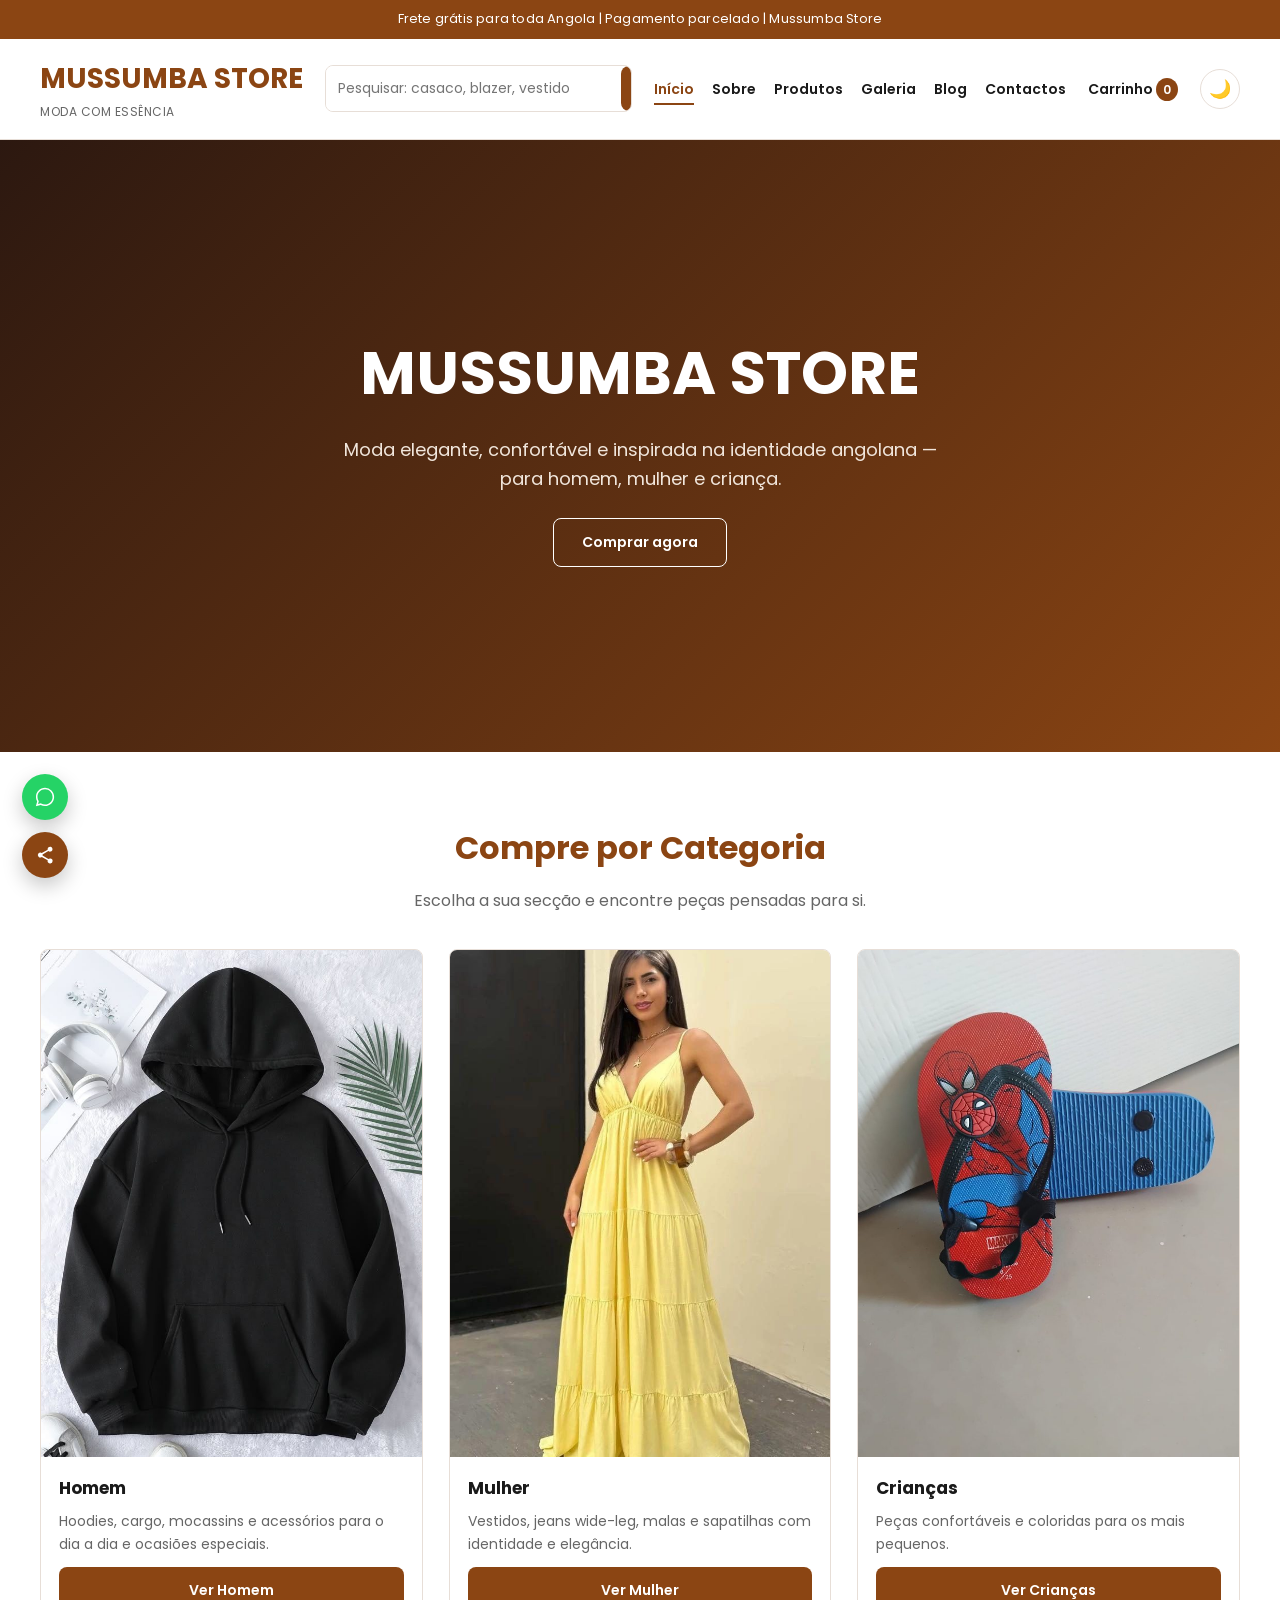
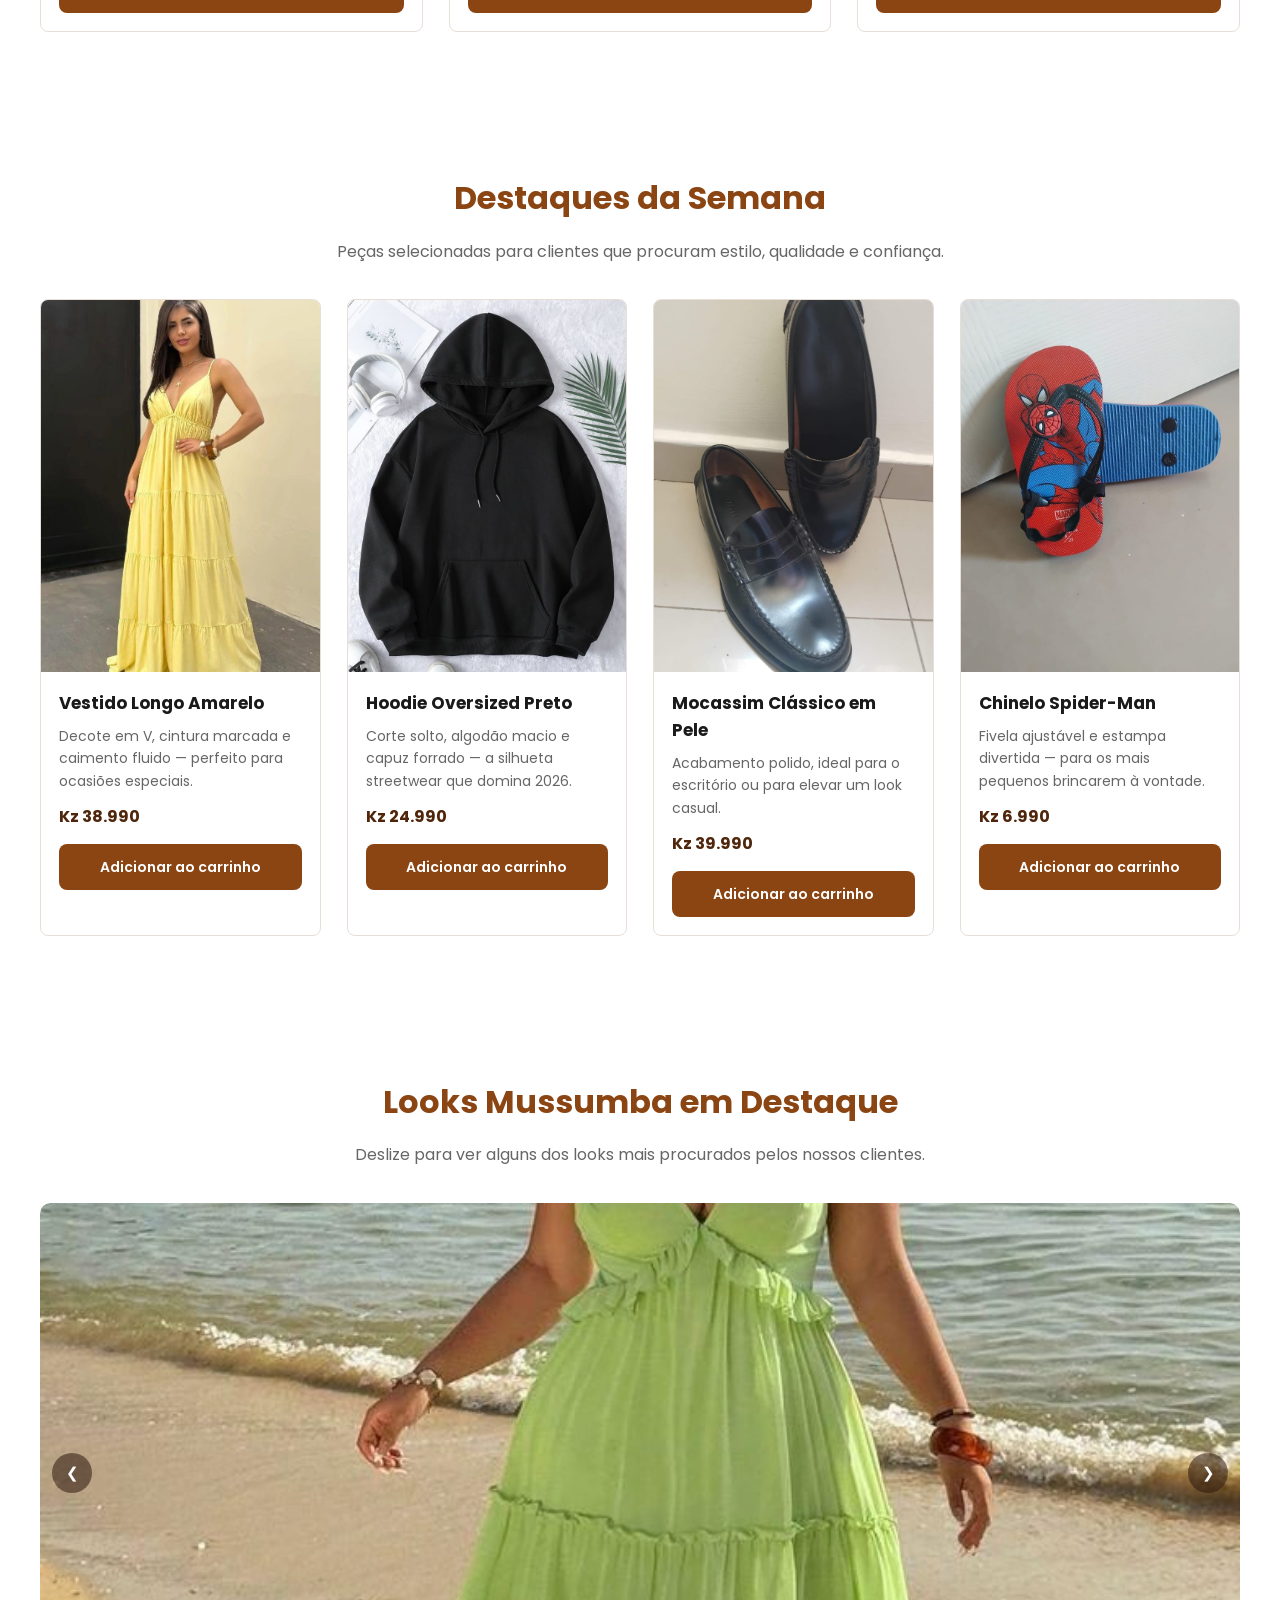
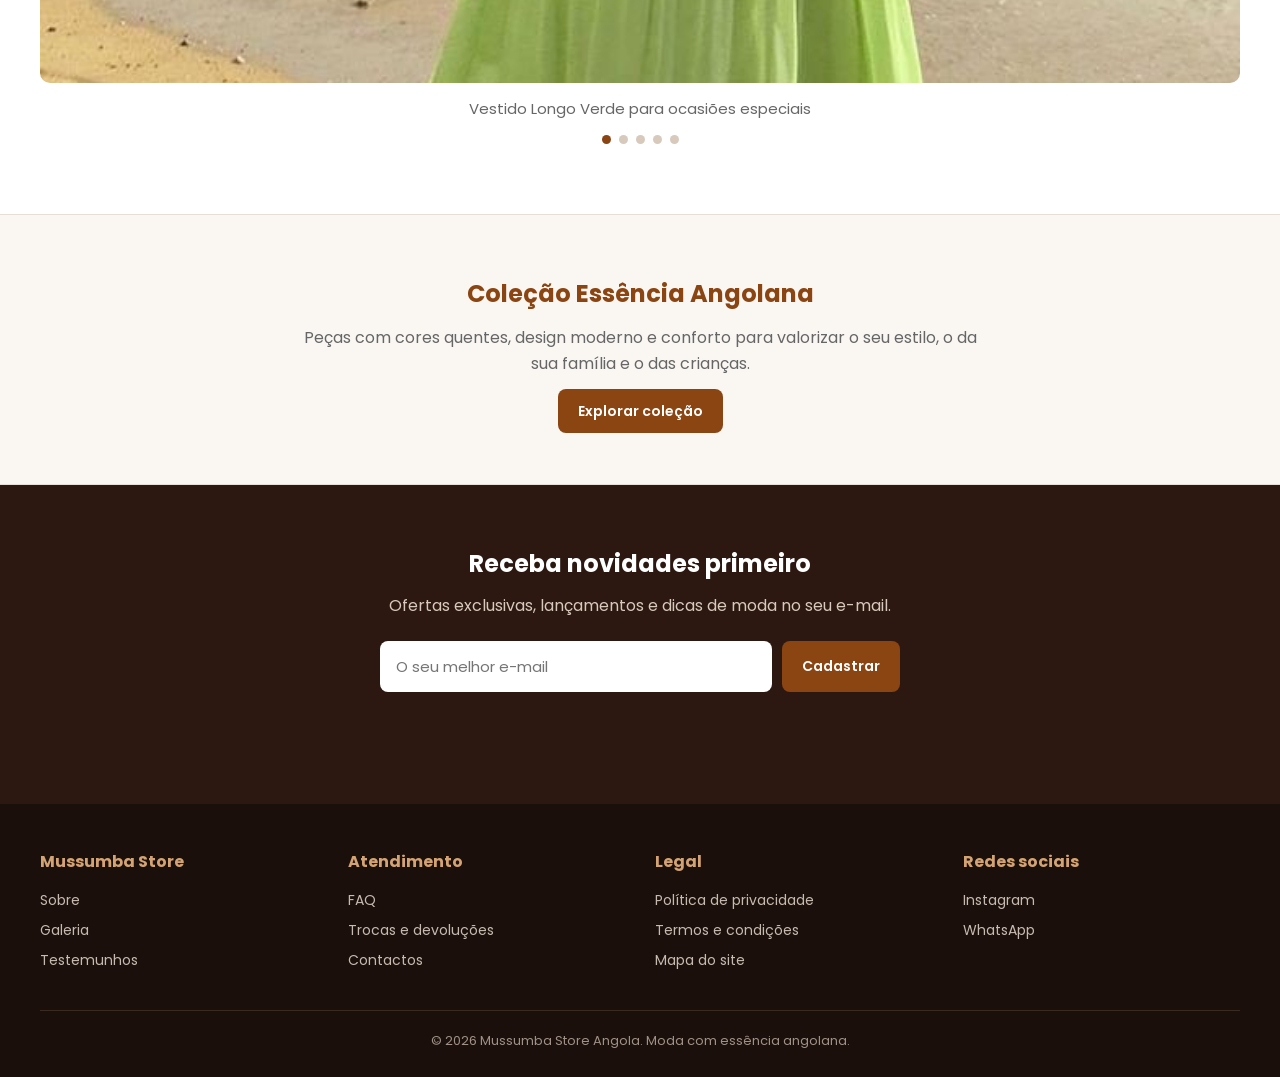
==== index.html @ 4779e8fe "Add files via upload primeira versão do site" ====
<!DOCTYPE html>
<html lang="pt-PT">
<head>
    <meta charset="UTF-8">
    <meta name="viewport" content="width=device-width, initial-scale=1.0">
    <!-- Google Analytics (substitua GA_MEASUREMENT_ID pelo ID real da loja) -->
    <script async src="https://www.googletagmanager.com/gtag/js?id=GA_MEASUREMENT_ID"></script>
    <script>
      window.dataLayer = window.dataLayer || [];
      function gtag(){dataLayer.push(arguments);}
      gtag('js', new Date());
      gtag('config', 'GA_MEASUREMENT_ID');
    </script>

    <!-- Meta Pixel (substitua META_PIXEL_ID pelo ID real da loja) -->
    <script>
      !function(f,b,e,v,n,t,s)
      {if(f.fbq)return;n=f.fbq=function(){n.callMethod?
      n.callMethod.apply(n,arguments):n.queue.push(arguments)};
      if(!f._fbq)f._fbq=n;n.push=n;n.loaded=!0;n.version='2.0';
      n.queue=[];t=b.createElement(e);t.async=!0;
      t.src=v;s=b.getElementsByTagName(e)[0];
      s.parentNode.insertBefore(t,s)}(window, document,'script',
      'https://connect.facebook.net/en_US/fbevents.js');
      fbq('init', 'META_PIXEL_ID');
      fbq('track', 'PageView');
    </script>
    <title>Início - Mussumba Store</title>
    <meta name="description" content="Mussumba Store: moda com essência angolana para homem, mulher e criança, com entrega em toda Angola.">
    <link rel="preconnect" href="https://fonts.googleapis.com">
    <link href="https://fonts.googleapis.com/css2?family=Poppins:wght@400;600;700&display=swap" rel="stylesheet">
    <link rel="stylesheet" href="css/index.css">
    <link rel="stylesheet" href="css/interativo.css">
    <link rel="canonical" href="https://www.mussumbastore.co.ao/index.html">
    <meta property="og:type" content="website">
    <meta property="og:title" content="Início - Mussumba Store">
    <meta property="og:description" content="Mussumba Store: moda com essência angolana para homem, mulher e criança, com entrega em toda Angola.">
    <meta property="og:url" content="https://www.mussumbastore.co.ao/index.html">
    <meta property="og:locale" content="pt_AO">
    <meta name="twitter:card" content="summary_large_image">
</head>
<body>

    <div class="top-bar">
        Frete grátis para toda Angola | Pagamento parcelado | Mussumba Store
    </div>

    <header class="main-header">
        <a href="index.html" class="logo">
            MUSSUMBA STORE
            <span>moda com essência</span>
        </a>

        <form class="search-bar" id="searchForm" role="search" novalidate>
            <input type="search" id="searchInput" name="q" placeholder="Pesquisar: casaco, blazer, vestido" minlength="2">
            <button type="submit">Buscar</button>
        </form>

        <button class="nav-toggle" id="navToggle" aria-label="Abrir menu" aria-expanded="false" aria-controls="navLinks">
            <span></span><span></span><span></span>
        </button>

        <nav>
            <ul class="nav-links" id="navLinks">
                <li><a href="index.html" class="active">Início</a></li>
                <li><a href="html/sobre.html">Sobre</a></li>
                <li><a href="html/produtos.html">Produtos</a></li>
                <li><a href="html/galeria.html">Galeria</a></li>
                <li><a href="html/blog.html">Blog</a></li>
                <li><a href="html/contactos.html">Contactos</a></li>
            </ul>
        </nav>

        <a class="cart-link" href="html/carrinho.html">
            Carrinho <span class="cart-count" id="cartCount">0</span>
        </a>

        <button class="theme-toggle" id="themeToggle" aria-label="Alternar modo escuro" title="Alternar modo escuro">
            <span class="theme-icon" aria-hidden="true">&#127769;</span>
        </button>
    </header>

    <main>
        <section class="hero hero-home">
            <div class="hero-content">
                <h1>MUSSUMBA STORE</h1>
                <p>Moda elegante, confortável e inspirada na identidade angolana — para homem, mulher e criança.</p>
                <a href="html/produtos.html" class="btn-outline">Comprar agora</a>
            </div>
        </section>

        <section class="section">
            <h2>Compre por Categoria</h2>
            <p class="section-lead">
                Escolha a sua secção e encontre peças pensadas para si.
            </p>

            <div class="products-grid">
                <article class="product-card">
                    <img src="imagens/produtos/novas/homem-hoodie-oversized.jpg" alt="Categoria Homem" loading="lazy">
                    <div>
                        <h3>Homem</h3>
                        <p>Hoodies, cargo, mocassins e acessórios para o dia a dia e ocasiões especiais.</p>
                        <a href="html/produtos.html#homem" class="btn-cart">Ver Homem</a>
                    </div>
                </article>

                <article class="product-card">
                    <img src="imagens/produtos/novas/mulher-vestido-longo-amarelo.jpg" alt="Categoria Mulher" loading="lazy">
                    <div>
                        <h3>Mulher</h3>
                        <p>Vestidos, jeans wide-leg, malas e sapatilhas com identidade e elegância.</p>
                        <a href="html/produtos.html#mulher" class="btn-cart">Ver Mulher</a>
                    </div>
                </article>

                <article class="product-card">
                    <img src="imagens/produtos/novas/crianca-chinelo-spiderman.jpg" alt="Categoria Crianças" loading="lazy">
                    <div>
                        <h3>Crianças</h3>
                        <p>Peças confortáveis e coloridas para os mais pequenos.</p>
                        <a href="html/produtos.html#criancas" class="btn-cart">Ver Crianças</a>
                    </div>
                </article>
            </div>
        </section>

        <section class="section">
            <h2>Destaques da Semana</h2>
            <p class="section-lead">
                Peças selecionadas para clientes que procuram estilo, qualidade e confiança.
            </p>

            <div class="products-grid">
                <article class="product-card">
                    <img src="imagens/produtos/novas/mulher-vestido-longo-amarelo.jpg" alt="Vestido longo amarelo feminino" loading="lazy">
                    <div>
                        <h3>Vestido Longo Amarelo</h3>
                        <p>Decote em V, cintura marcada e caimento fluido — perfeito para ocasiões especiais.</p>
                        <strong>Kz 38.990</strong>
                        <a href="html/carrinho.html" class="btn-cart">Adicionar ao carrinho</a>
                    </div>
                </article>

                <article class="product-card">
                    <img src="imagens/produtos/novas/homem-hoodie-oversized.jpg" alt="Hoodie oversized preto masculino" loading="lazy">
                    <div>
                        <h3>Hoodie Oversized Preto</h3>
                        <p>Corte solto, algodão macio e capuz forrado — a silhueta streetwear que domina 2026.</p>
                        <strong>Kz 24.990</strong>
                        <a href="html/carrinho.html" class="btn-cart">Adicionar ao carrinho</a>
                    </div>
                </article>

                <article class="product-card">
                    <img src="imagens/produtos/novas/homem-mocassim-pele.jpg" alt="Mocassim clássico em pele preta" loading="lazy">
                    <div>
                        <h3>Mocassim Clássico em Pele</h3>
                        <p>Acabamento polido, ideal para o escritório ou para elevar um look casual.</p>
                        <strong>Kz 39.990</strong>
                        <a href="html/carrinho.html" class="btn-cart">Adicionar ao carrinho</a>
                    </div>
                </article>

                <article class="product-card">
                    <img src="imagens/produtos/novas/crianca-chinelo-spiderman.jpg" alt="Chinelo infantil Spider-Man" loading="lazy">
                    <div>
                        <h3>Chinelo Spider-Man</h3>
                        <p>Fivela ajustável e estampa divertida — para os mais pequenos brincarem à vontade.</p>
                        <strong>Kz 6.990</strong>
                        <a href="html/carrinho.html" class="btn-cart">Adicionar ao carrinho</a>
                    </div>
                </article>
            </div>
        </section>

        <section class="section">
            <h2>Looks Mussumba em Destaque</h2>
            <p class="section-lead">
                Deslize para ver alguns dos looks mais procurados pelos nossos clientes.
            </p>

            <div class="carousel" data-carousel data-autoplay="5000">
                <div class="carousel-track">
                    <div class="carousel-slide">
                        <img src="imagens/produtos/novas/mulher-vestido-longo-verde.jpg" alt="Vestido Longo Verde Mussumba Store" loading="lazy">
                        <p class="carousel-caption">Vestido Longo Verde para ocasiões especiais</p>
                    </div>
                    <div class="carousel-slide">
                        <img src="imagens/produtos/novas/homem-hoodie-oversized.jpg" alt="Hoodie Oversized Preto Mussumba Store" loading="lazy">
                        <p class="carousel-caption">Hoodie Oversized Preto para o dia a dia</p>
                    </div>
                    <div class="carousel-slide">
                        <img src="imagens/produtos/novas/mulher-macacao-preto.jpg" alt="Macacão Preto Wide-Leg Mussumba Store" loading="lazy">
                        <p class="carousel-caption">Macacão Preto Wide-Leg com identidade angolana</p>
                    </div>
                    <div class="carousel-slide">
                        <img src="imagens/produtos/novas/homem-mocassim-pele.jpg" alt="Mocassim Clássico em Pele Mussumba Store" loading="lazy">
                        <p class="carousel-caption">Mocassim Clássico em Pele que completa qualquer visual</p>
                    </div>
                    <div class="carousel-slide">
                        <img src="imagens/produtos/novas/mulher-mala-tote-bege-monograma.jpg" alt="Tote Bag Monograma Bege Mussumba Store" loading="lazy">
                        <p class="carousel-caption">Tote Bag Monograma Bege para todos os dias</p>
                    </div>
                </div>

                <button class="carousel-btn carousel-prev" type="button" aria-label="Look anterior">&#10094;</button>
                <button class="carousel-btn carousel-next" type="button" aria-label="Look seguinte">&#10095;</button>
                <div class="carousel-dots" aria-hidden="true"></div>
            </div>
        </section>

        <section class="banner">
            <h2>Coleção Essência Angolana</h2>
            <p>
                Peças com cores quentes, design moderno e conforto para valorizar o seu estilo, o da sua família e o das crianças.
            </p>
            <a href="html/produtos.html" class="btn">Explorar coleção</a>
        </section>

        <section class="newsletter">
            <h2>Receba novidades primeiro</h2>
            <p>Ofertas exclusivas, lançamentos e dicas de moda no seu e-mail.</p>

            <form id="newsletterFormHome" novalidate>
                <input type="email" id="newsletterEmailHome" placeholder="O seu melhor e-mail" required>
                <button type="submit">Cadastrar</button>
            </form>
            <p class="form-feedback" id="newsletterFeedbackHome" role="status"></p>
        </section>
    </main>

    <footer>
        <div class="footer-grid">
            <div>
                <h3>Mussumba Store</h3>
                <a href="html/sobre.html">Sobre</a>
                <a href="html/galeria.html">Galeria</a>
                <a href="html/testemunho.html">Testemunhos</a>
            </div>

            <div>
                <h3>Atendimento</h3>
                <a href="html/faq.html">FAQ</a>
                <a href="html/termos.html">Trocas e devoluções</a>
                <a href="html/contactos.html">Contactos</a>
            </div>

            <div>
                <h3>Legal</h3>
                <a href="html/politicas.html">Política de privacidade</a>
                <a href="html/termos.html">Termos e condições</a>
                <a href="html/mapa.html">Mapa do site</a>
            </div>

            <div>
                <h3>Redes sociais</h3>
                <a href="https://instagram.com/mussumbastore" target="_blank">Instagram</a>
                <a href="https://wa.me/244946644091" target="_blank" rel="noopener">WhatsApp</a>
            </div>
        </div>

        <p class="copyright">
            © 2026 Mussumba Store Angola. Moda com essência angolana.
        </p>
    </footer>

    <button id="backToTop" class="back-to-top" aria-label="Voltar ao topo" title="Voltar ao topo">&uarr;</button>

    <div class="social-float" aria-label="Redes sociais e contacto rapido">
        <a href="https://wa.me/244946644091" target="_blank" rel="noopener" class="social-float-btn whatsapp-btn" aria-label="Falar no WhatsApp" title="Falar no WhatsApp">
            <svg viewBox="0 0 24 24" width="22" height="22" fill="currentColor" aria-hidden="true"><path d="M12.04 2C6.58 2 2.13 6.45 2.13 11.91c0 1.75.46 3.45 1.32 4.95L2 22l5.28-1.38a9.9 9.9 0 0 0 4.76 1.21h.01c5.46 0 9.9-4.45 9.9-9.91 0-2.65-1.03-5.14-2.9-7.01A9.86 9.86 0 0 0 12.04 2m0 1.67c2.2 0 4.27.86 5.82 2.42a8.2 8.2 0 0 1 2.42 5.82c0 4.55-3.7 8.24-8.25 8.24a8.2 8.2 0 0 1-4.19-1.15l-.3-.18-3.13.82.84-3.05-.2-.32a8.17 8.17 0 0 1-1.26-4.38c0-4.55 3.7-8.24 8.25-8.24Z"/></svg>
        </a>
        <button class="social-float-btn share-btn" id="shareBtn" aria-label="Partilhar esta pagina" title="Partilhar esta pagina">
            <svg viewBox="0 0 24 24" width="20" height="20" fill="currentColor" aria-hidden="true"><path d="M18 16.08a2.9 2.9 0 0 0-1.94.75l-7.05-4.11a3 3 0 0 0 0-1.44l7.05-4.11a2.92 2.92 0 1 0-.9-2.09c0 .16.02.32.05.47L8.15 9.66a2.92 2.92 0 1 0 0 4.68l7.06 4.09a3 3 0 1 0 2.79-2.35Z"/></svg>
        </button>
    </div>

    <script src="js/main.js" defer></script>

</body>
</html>
---- css/index.css ----
/* =========================================================
   MUSSUMBA STORE — folha de estilos principal
   Paleta e identidade mantidas; ajustes de consistência e
   organização inspirados na estrutura da ZOPO.
   ========================================================= */

* {
    margin: 0;
    padding: 0;
    box-sizing: border-box;
}

body {
    font-family: "Poppins", Arial, Helvetica, sans-serif;
    color: #1a1a1a;
    background: #ffffff;
    line-height: 1.6;
}

img {
    max-width: 100%;
    display: block;
}

a {
    font-family: inherit;
}

/* ---------- Barra superior ---------- */
.top-bar {
    background: #8b4513;
    color: #ffffff;
    text-align: center;
    padding: 9px 16px;
    font-size: 13px;
    letter-spacing: .2px;
}

/* ---------- Cabeçalho (igual em todas as páginas) ---------- */
.main-header {
    display: flex;
    align-items: center;
    justify-content: space-between;
    gap: 22px;
    padding: 18px 40px;
    border-bottom: 1px solid #e7ded7;
    background: #ffffff;
    position: sticky;
    top: 0;
    z-index: 10;
}

.logo {
    color: #8b4513;
    text-decoration: none;
    font-size: 28px;
    font-weight: 700;
    white-space: nowrap;
}

.logo span {
    display: block;
    color: #666666;
    font-size: 12px;
    text-transform: uppercase;
    font-weight: 400;
    letter-spacing: .5px;
}

.search-bar {
    display: flex;
    flex: 1;
    max-width: 420px;
    border: 1px solid #e7ded7;
    border-radius: 8px;
    overflow: hidden;
}

.search-bar input {
    flex: 1;
    border: none;
    padding: 12px;
    outline: none;
    font-family: inherit;
    font-size: 14px;
}

/* ---------- Botões uniformizados (mesma cor, mesmo tipo de letra) ---------- */
.search-bar button,
.btn,
.btn-cart,
.newsletter button,
button[type="submit"] {
    background: #8b4513;
    color: #ffffff;
    border: none;
    padding: 12px 20px;
    cursor: pointer;
    text-decoration: none;
    font-family: "Poppins", Arial, Helvetica, sans-serif;
    font-weight: 600;
    font-size: 14px;
    border-radius: 8px;
    transition: background .2s;
}

.search-bar button:hover,
.btn:hover,
.btn-cart:hover,
.newsletter button:hover,
button[type="submit"]:hover {
    background: #4f260b;
}

.btn-outline {
    display: inline-block;
    color: #ffffff;
    border: 1px solid #ffffff;
    padding: 12px 28px;
    text-decoration: none;
    border-radius: 8px;
    font-weight: 600;
    font-family: "Poppins", Arial, Helvetica, sans-serif;
    font-size: 14px;
}

.btn-outline:hover {
    background: #ffffff;
    color: #8b4513;
}

.nav-links {
    display: flex;
    gap: 18px;
    list-style: none;
}

.nav-links a,
.cart-link {
    text-decoration: none;
    color: #1a1a1a;
    font-weight: 600;
    font-size: 14px;
    font-family: "Poppins", Arial, Helvetica, sans-serif;
}

.nav-links a:hover,
.cart-link:hover {
    color: #8b4513;
}

.nav-links a.active {
    color: #8b4513;
    border-bottom: 2px solid #8b4513;
    padding-bottom: 4px;
}

.cart-link span {
    background: #8b4513;
    color: #ffffff;
    border-radius: 50%;
    padding: 3px 7px;
    font-size: 12px;
}

/* ---------- Hero ---------- */
.hero {
    min-height: 55vh;
    background: linear-gradient(135deg, #2c1810 0%, #8b4513 100%);
    display: flex;
    align-items: center;
    justify-content: center;
    text-align: center;
    color: #ffffff;
    padding: 70px 20px;
}

.hero.hero-home {
    min-height: 68vh;
}

.hero h1 {
    font-size: clamp(32px, 6vw, 60px);
    margin-bottom: 15px;
}

.hero p {
    font-size: 18px;
    margin-bottom: 25px;
    max-width: 640px;
    margin-left: auto;
    margin-right: auto;
    color: #f1e6dc;
}

/* ---------- Secções gerais ---------- */
.section {
    width: min(1200px, calc(100% - 36px));
    margin: 0 auto;
    padding: 70px 0;
}

.section h2 {
    text-align: center;
    color: #8b4513;
    font-size: 32px;
    margin-bottom: 15px;
}

.section-lead {
    text-align: center;
    color: #666666;
    margin-bottom: 35px;
    max-width: 720px;
    margin-left: auto;
    margin-right: auto;
}

/* ---------- Categorias (Homem / Mulher / Crianças) ---------- */
.category-nav {
    display: flex;
    justify-content: center;
    flex-wrap: wrap;
    gap: 14px;
    margin-bottom: 45px;
}

.category-nav a {
    text-decoration: none;
    color: #8b4513;
    border: 1px solid #8b4513;
    padding: 10px 24px;
    border-radius: 30px;
    font-weight: 600;
    font-size: 14px;
    transition: .2s;
}

.category-nav a:hover {
    background: #8b4513;
    color: #ffffff;
}

.category-block {
    margin-bottom: 70px;
}

.category-block:last-child {
    margin-bottom: 0;
}

.category-block-header {
    display: flex;
    align-items: baseline;
    justify-content: space-between;
    border-bottom: 2px solid #8b4513;
    padding-bottom: 12px;
    margin-bottom: 30px;
    flex-wrap: wrap;
    gap: 10px;
}

.category-block-header h3 {
    font-size: 26px;
    color: #2c1810;
    text-transform: uppercase;
    letter-spacing: 1px;
}

.category-block-header span {
    color: #8b4513;
    font-weight: 600;
    font-size: 14px;
}

/* ---------- Grelha de produtos ---------- */
.products-grid {
    display: grid;
    grid-template-columns: repeat(auto-fit, minmax(230px, 1fr));
    gap: 26px;
}

.product-card {
    border: 1px solid #e7ded7;
    border-radius: 8px;
    overflow: hidden;
    background: #ffffff;
    transition: .2s;
}

.product-card:hover {
    transform: translateY(-4px);
    box-shadow: 0 14px 30px rgba(79, 38, 11, .12);
}

.product-card img {
    width: 100%;
    aspect-ratio: 3 / 4;
    object-fit: cover;
    background: #faf7f3;
}

.product-card div {
    padding: 18px;
}

.product-card h3 {
    margin-bottom: 8px;
    font-size: 17px;
}

.product-card p {
    color: #666666;
    margin-bottom: 12px;
    font-size: 14px;
}

.product-card strong {
    display: block;
    color: #4f260b;
    margin-bottom: 14px;
}

.btn-cart {
    display: block;
    text-align: center;
}

/* ---------- Banner / faixa promocional ---------- */
.banner {
    background: #faf7f3;
    text-align: center;
    padding: 60px 20px;
    border-top: 1px solid #e7ded7;
    border-bottom: 1px solid #e7ded7;
}

.banner h2 {
    color: #8b4513;
    margin-bottom: 12px;
}

.banner p {
    max-width: 700px;
    margin: 0 auto 22px;
    color: #666666;
}

/* ---------- Newsletter ---------- */
.newsletter {
    background: #2c1810;
    color: #ffffff;
    text-align: center;
    padding: 60px 20px;
}

.newsletter p {
    margin: 10px 0 22px;
    color: #d8c9bd;
}

.newsletter form {
    display: flex;
    max-width: 520px;
    margin: 0 auto;
    gap: 10px;
}

.newsletter input {
    flex: 1;
    padding: 14px 16px;
    border: none;
    border-radius: 8px;
    font-family: inherit;
    font-size: 15px;
}

/* ---------- Formulários (contactos, mensagens) ---------- */
.form-box {
    background: #faf7f3;
    border: 1px solid #e7ded7;
    border-radius: 10px;
    padding: 40px;
    max-width: 640px;
    margin: 0 auto;
}

.form-box .field {
    margin-bottom: 20px;
}

.form-box label {
    display: block;
    margin-bottom: 8px;
    font-weight: 600;
    font-size: 14px;
    color: #2c1810;
}

.form-box input,
.form-box textarea {
    width: 100%;
    padding: 16px 18px;
    font-size: 16px;
    border: 1px solid #d8c9bd;
    border-radius: 8px;
    font-family: inherit;
    outline: none;
    transition: border-color .2s;
}

.form-box textarea {
    min-height: 150px;
    resize: vertical;
}

.form-box input:focus,
.form-box textarea:focus {
    border-color: #8b4513;
}

.form-box button {
    width: 100%;
    padding: 16px;
    font-size: 16px;
}

/* ---------- Rodapé (igual em todas as páginas) ---------- */
footer {
    background: #1a0f0a;
    color: #ffffff;
    padding: 45px 40px 25px;
}

.footer-grid {
    display: grid;
    grid-template-columns: repeat(auto-fit, minmax(180px, 1fr));
    gap: 30px;
    width: min(1200px, 100%);
    margin: 0 auto;
}

footer h3 {
    color: #d4a373;
    margin-bottom: 14px;
    font-size: 16px;
}

footer a {
    display: block;
    color: #c7bbb1;
    text-decoration: none;
    margin-bottom: 8px;
    font-size: 14px;
}

footer a:hover {
    color: #d4a373;
}

.copyright {
    text-align: center;
    color: #9f9187;
    margin-top: 30px;
    padding-top: 20px;
    border-top: 1px solid #3a2a20;
    font-size: 13px;
}

/* ---------- Responsivo ---------- */
@media (max-width: 900px) {
    .main-header {
        flex-wrap: wrap;
        justify-content: center;
        padding: 16px;
    }

    .logo {
        width: 100%;
        text-align: center;
    }

    .search-bar {
        max-width: 100%;
        order: 3;
    }

    .nav-links {
        width: 100%;
        justify-content: center;
        flex-wrap: wrap;
    }
}

@media (max-width: 600px) {
    .hero {
        min-height: auto;
        padding: 55px 18px;
    }

    .products-grid {
        grid-template-columns: 1fr;
    }

    .newsletter form {
        flex-direction: column;
    }

    .section {
        padding: 50px 0;
    }

    .form-box {
        padding: 26px;
    }

    .category-block-header {
        justify-content: center;
        text-align: center;
    }
}
---- css/interativo.css ----
/* =========================================================
   MUSSUMBA STORE — interativo.css
   Estilos para os recursos de JavaScript: menu responsivo,
   modo escuro, botão voltar ao topo, redes sociais flutuantes,
   carrosséis/sliders, mapa interativo e validação de formulários.
   Este ficheiro é carregado em todas as páginas, depois da
   folha de estilos própria de cada página.
   ========================================================= */

/* ---------- Menu de navegação responsivo ---------- */
.nav-toggle {
    display: none;
    flex-direction: column;
    justify-content: center;
    align-items: center;
    gap: 5px;
    width: 42px;
    height: 42px;
    border: 1px solid #e7ded7;
    border-radius: 8px;
    background: #ffffff;
    cursor: pointer;
    order: 2;
}

.nav-toggle span {
    display: block;
    width: 20px;
    height: 2px;
    background: #2c1810;
    border-radius: 2px;
    transition: transform .25s ease, opacity .25s ease;
}

.nav-toggle.is-open span:nth-child(1) {
    transform: translateY(7px) rotate(45deg);
}

.nav-toggle.is-open span:nth-child(2) {
    opacity: 0;
}

.nav-toggle.is-open span:nth-child(3) {
    transform: translateY(-7px) rotate(-45deg);
}

@media (max-width: 900px) {
    .nav-toggle {
        display: flex;
    }

    .nav-links {
        display: none;
        flex-direction: column;
        align-items: center;
        gap: 4px;
        width: 100%;
        background: #ffffff;
        padding: 10px 0 4px;
    }

    .nav-links.is-open {
        display: flex;
    }

    .nav-links li {
        width: 100%;
        text-align: center;
    }

    .nav-links a {
        display: block;
        padding: 10px 0;
    }
}

/* ---------- Botão de modo escuro ---------- */
.theme-toggle {
    display: inline-flex;
    align-items: center;
    justify-content: center;
    width: 40px;
    height: 40px;
    border-radius: 50%;
    border: 1px solid #e7ded7;
    background: #ffffff;
    cursor: pointer;
    font-size: 18px;
    transition: background .2s, transform .2s;
}

.theme-toggle:hover {
    background: #faf7f3;
    transform: scale(1.06);
}

/* ---------- Botão voltar ao topo ---------- */
.back-to-top {
    position: fixed;
    right: 22px;
    bottom: 22px;
    width: 46px;
    height: 46px;
    border-radius: 50%;
    border: none;
    background: #8b4513;
    color: #ffffff;
    font-size: 20px;
    line-height: 1;
    cursor: pointer;
    box-shadow: 0 8px 20px rgba(0, 0, 0, .22);
    opacity: 0;
    visibility: hidden;
    transform: translateY(12px);
    transition: opacity .25s ease, transform .25s ease, background .2s;
    z-index: 40;
}

.back-to-top.is-visible {
    opacity: 1;
    visibility: visible;
    transform: translateY(0);
}

.back-to-top:hover {
    background: #4f260b;
}

/* ---------- Redes sociais flutuantes ---------- */
.social-float {
    position: fixed;
    left: 22px;
    bottom: 22px;
    display: flex;
    flex-direction: column;
    gap: 12px;
    z-index: 40;
}

.social-float-btn {
    display: flex;
    align-items: center;
    justify-content: center;
    width: 46px;
    height: 46px;
    border-radius: 50%;
    border: none;
    cursor: pointer;
    color: #ffffff;
    box-shadow: 0 8px 20px rgba(0, 0, 0, .22);
    transition: transform .2s;
}

.social-float-btn:hover {
    transform: scale(1.08);
}

.whatsapp-btn {
    background: #25d366;
}

.share-btn {
    background: #8b4513;
}

/* ---------- Toast de partilha / feedback rápido ---------- */
.mussumba-toast {
    position: fixed;
    left: 50%;
    bottom: 90px;
    transform: translate(-50%, 12px);
    background: #2c1810;
    color: #ffffff;
    padding: 12px 20px;
    border-radius: 8px;
    font-size: 14px;
    opacity: 0;
    visibility: hidden;
    transition: opacity .25s ease, transform .25s ease;
    z-index: 60;
    max-width: 90vw;
    text-align: center;
}

.mussumba-toast.is-visible {
    opacity: 1;
    visibility: visible;
    transform: translate(-50%, 0);
}

/* ---------- Carrossel / Slider ---------- */
.carousel {
    position: relative;
    max-width: 100%;
    overflow: hidden;
    border-radius: 10px;
}

.carousel-track {
    display: flex;
    transition: transform .45s ease;
    will-change: transform;
}

.carousel-slide {
    flex: 0 0 100%;
    position: relative;
}

.carousel-slide img {
    width: 100%;
    max-height: 480px;
    object-fit: cover;
    border-radius: 10px;
}

.carousel-caption {
    text-align: center;
    color: #666666;
    padding: 14px 10px 0;
    font-size: 15px;
}

.carousel .testimonial-card {
    max-width: 640px;
    margin: 0 auto;
    text-align: center;
    padding: 10px;
}

.carousel .testimonial-card div {
    padding: 30px;
}

.carousel .testimonial-card h3 {
    color: #8b4513;
    margin-bottom: 12px;
}

.carousel .testimonial-card p {
    font-size: 16px;
    color: #444444;
    font-style: italic;
}

.carousel-btn {
    position: absolute;
    top: 50%;
    transform: translateY(-50%);
    width: 40px;
    height: 40px;
    border-radius: 50%;
    border: none;
    background: rgba(44, 24, 16, .55);
    color: #ffffff;
    font-size: 15px;
    cursor: pointer;
    display: flex;
    align-items: center;
    justify-content: center;
    transition: background .2s;
    z-index: 5;
}

.carousel-btn:hover {
    background: rgba(139, 69, 19, .9);
}

.carousel-prev {
    left: 12px;
}

.carousel-next {
    right: 12px;
}

.carousel-dots {
    display: flex;
    justify-content: center;
    gap: 8px;
    margin-top: 14px;
}

.carousel-dots button {
    width: 9px;
    height: 9px;
    border-radius: 50%;
    border: none;
    background: #d8c9bd;
    cursor: pointer;
    padding: 0;
}

.carousel-dots button.is-active {
    background: #8b4513;
}

@media (max-width: 600px) {
    .carousel-slide img {
        max-height: 280px;
    }

    .carousel-btn {
        width: 34px;
        height: 34px;
    }
}

/* ---------- Mapa interativo ---------- */
.map-container {
    width: 100%;
    height: 420px;
    border-radius: 10px;
    overflow: hidden;
    border: 1px solid #e7ded7;
    display: flex;
    align-items: center;
    justify-content: center;
    background: #faf7f3;
}

.map-fallback {
    color: #666666;
    font-size: 14px;
    text-align: center;
    padding: 20px;
}

@media (max-width: 600px) {
    .map-container {
        height: 300px;
    }
}

/* ---------- Validação de formulários ---------- */
.field.has-error input,
.field.has-error textarea,
.search-bar.has-error input,
.newsletter input.has-error {
    border-color: #c0392b !important;
    background: #fdf1ef;
}

.field-error-msg {
    display: block;
    color: #c0392b;
    font-size: 12.5px;
    margin-top: 6px;
    font-weight: 600;
}

.form-feedback {
    text-align: center;
    margin-top: 16px;
    font-size: 14px;
    font-weight: 600;
    min-height: 20px;
}

.form-feedback.is-success {
    color: #1c7c3f;
}

.form-feedback.is-error {
    color: #c0392b;
}

.newsletter .form-feedback {
    color: #f1e6dc;
}

.newsletter .form-feedback.is-success {
    color: #b8f2cf;
}

.newsletter .form-feedback.is-error {
    color: #f7c9c1;
}

/* =========================================================
   MODO ESCURO
   Ativado através do atributo data-theme="dark" na tag <html>,
   controlado pelo botão de alternância em js/main.js.
   ========================================================= */
html[data-theme="dark"] body {
    background: #14100d;
    color: #ece4dd;
}

html[data-theme="dark"] .main-header {
    background: #1c1512;
    border-bottom-color: #35281f;
}

html[data-theme="dark"] .logo {
    color: #d99a6c;
}

html[data-theme="dark"] .logo span {
    color: #a99a8f;
}

html[data-theme="dark"] .search-bar {
    border-color: #35281f;
    background: #241a15;
}

html[data-theme="dark"] .search-bar input {
    background: #241a15;
    color: #ece4dd;
}

html[data-theme="dark"] .nav-links a,
html[data-theme="dark"] .cart-link {
    color: #ece4dd;
}

html[data-theme="dark"] .nav-links a:hover,
html[data-theme="dark"] .cart-link:hover,
html[data-theme="dark"] .nav-links a.active {
    color: #d99a6c;
    border-color: #d99a6c;
}

html[data-theme="dark"] .nav-toggle {
    background: #241a15;
    border-color: #35281f;
}

html[data-theme="dark"] .nav-toggle span {
    background: #ece4dd;
}

html[data-theme="dark"] .nav-links.is-open {
    background: #1c1512;
}

html[data-theme="dark"] .theme-toggle {
    background: #241a15;
    border-color: #35281f;
}

html[data-theme="dark"] .section h2,
html[data-theme="dark"] .banner h2 {
    color: #d99a6c;
}

html[data-theme="dark"] .section-lead,
html[data-theme="dark"] .banner p,
html[data-theme="dark"] .product-card p,
html[data-theme="dark"] .carousel-caption {
    color: #b9aca3;
}

html[data-theme="dark"] .product-card {
    background: #1c1512;
    border-color: #35281f;
}

html[data-theme="dark"] .product-card img {
    background: #241a15;
}

html[data-theme="dark"] .product-card strong {
    color: #d99a6c;
}

html[data-theme="dark"] .category-block-header {
    border-color: #d99a6c;
}

html[data-theme="dark"] .category-block-header h3 {
    color: #ece4dd;
}

html[data-theme="dark"] .category-nav a {
    color: #d99a6c;
    border-color: #d99a6c;
}

html[data-theme="dark"] .category-nav a:hover {
    background: #d99a6c;
    color: #1c1512;
}

html[data-theme="dark"] .banner {
    background: #1c1512;
    border-color: #35281f;
}

html[data-theme="dark"] .form-box {
    background: #1c1512;
    border-color: #35281f;
}

html[data-theme="dark"] .form-box label {
    color: #ece4dd;
}

html[data-theme="dark"] .form-box input,
html[data-theme="dark"] .form-box textarea {
    background: #241a15;
    color: #ece4dd;
    border-color: #35281f;
}

html[data-theme="dark"] footer {
    background: #0d0906;
}

html[data-theme="dark"] .map-container {
    background: #1c1512;
    border-color: #35281f;
}

html[data-theme="dark"] .map-fallback {
    color: #b9aca3;
}

/* ---------- Carrinho de compras ---------- */
.cart-qty-row {
    display: flex;
    align-items: center;
    gap: 10px;
    margin-bottom: 12px;
}

.cart-qty-row button {
    width: 30px;
    height: 30px;
    border: 1px solid #8b4513;
    background: #ffffff;
    color: #8b4513;
    border-radius: 6px;
    font-size: 16px;
    font-weight: 700;
    cursor: pointer;
    line-height: 1;
    transition: .2s;
}

.cart-qty-row button:hover {
    background: #8b4513;
    color: #ffffff;
}

.cart-qty-row span {
    min-width: 20px;
    text-align: center;
    font-weight: 600;
}

.cart-remove-btn {
    display: block;
    width: 100%;
    text-align: center;
    background: transparent;
    color: #a83232;
    border: 1px solid #a83232;
    padding: 10px 20px;
    border-radius: 8px;
    font-family: "Poppins", Arial, Helvetica, sans-serif;
    font-weight: 600;
    font-size: 14px;
    cursor: pointer;
    transition: .2s;
}

.cart-remove-btn:hover {
    background: #a83232;
    color: #ffffff;
}

.cart-empty {
    text-align: center;
    color: #666666;
    padding: 30px 20px 50px;
}

.cart-empty p {
    margin-bottom: 14px;
}

html[data-theme="dark"] .cart-qty-row button {
    background: #1c1512;
}

html[data-theme="dark"] .cart-empty {
    color: #b9aca3;
}
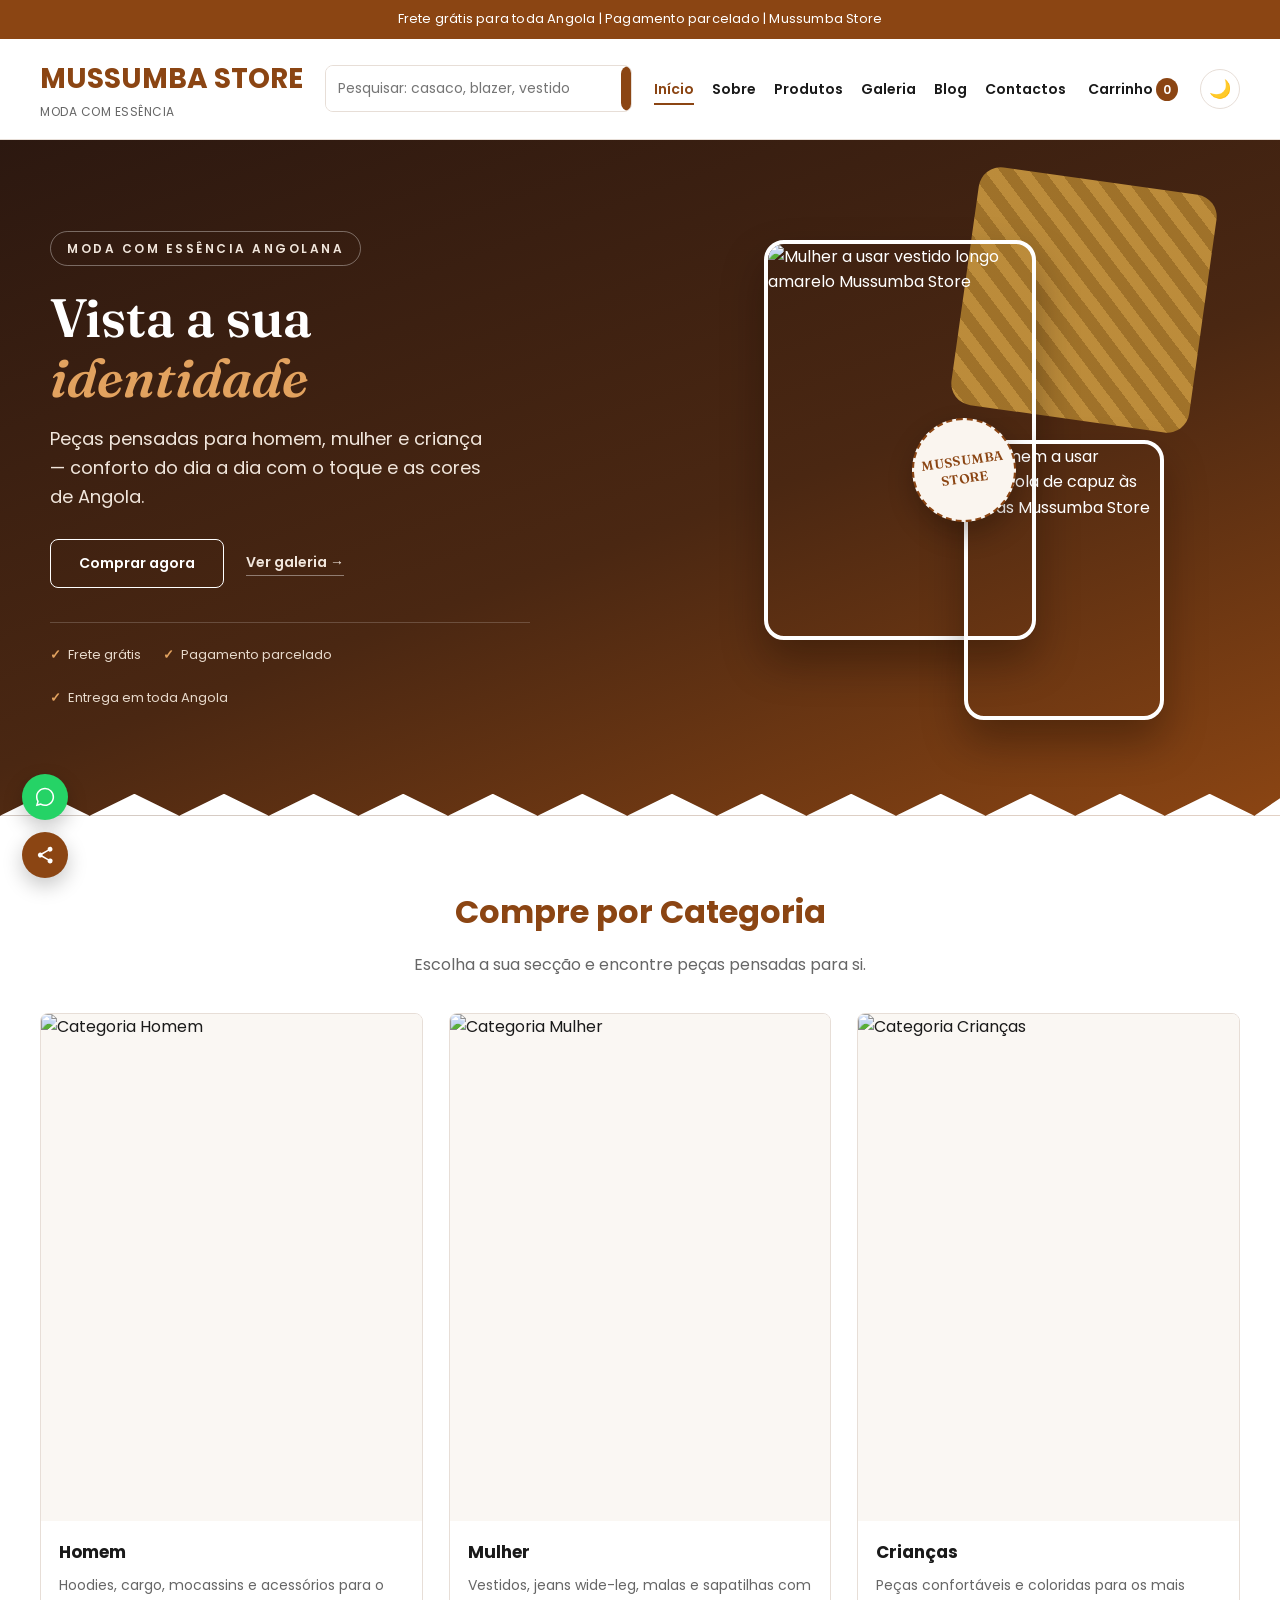
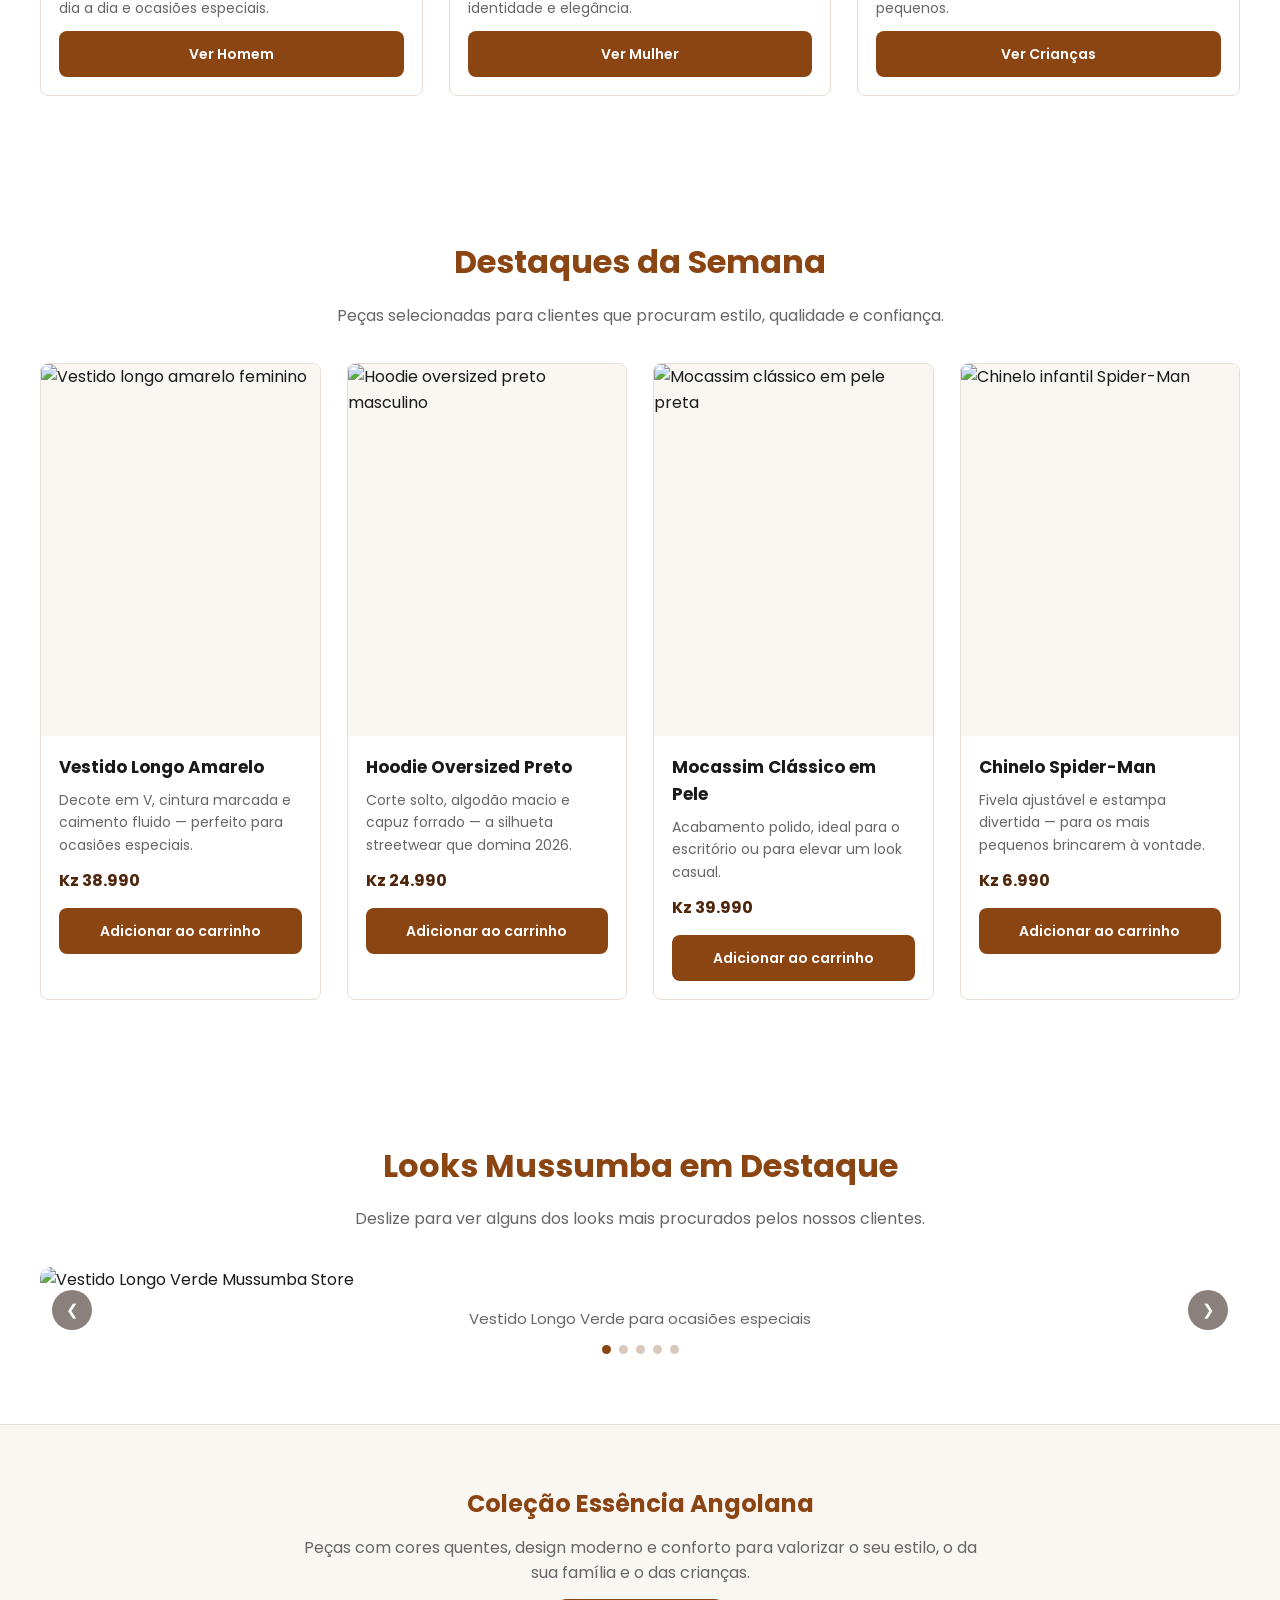
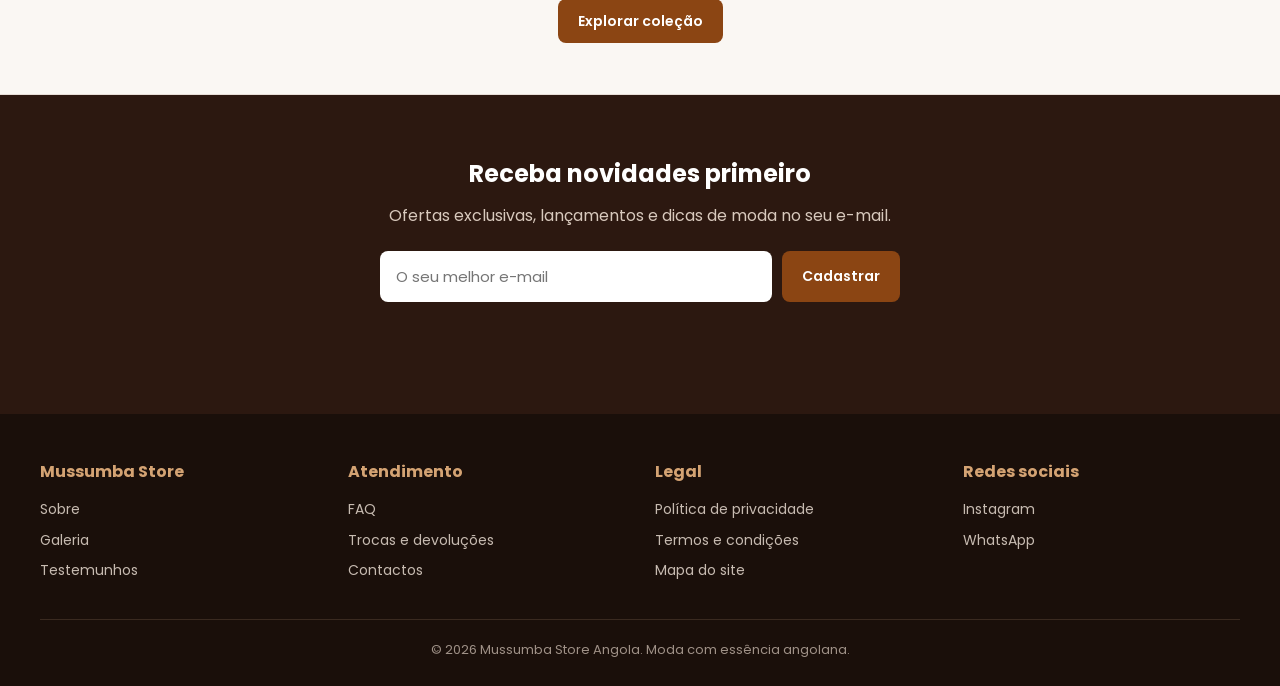
==== commit a40fa09f: "Add files via upload" ====
--- a/index.html
+++ b/index.html
@@ -28,7 +28,7 @@
     <title>Início - Mussumba Store</title>
     <meta name="description" content="Mussumba Store: moda com essência angolana para homem, mulher e criança, com entrega em toda Angola.">
     <link rel="preconnect" href="https://fonts.googleapis.com">
-    <link href="https://fonts.googleapis.com/css2?family=Poppins:wght@400;600;700&display=swap" rel="stylesheet">
+    <link href="https://fonts.googleapis.com/css2?family=Poppins:wght@400;600;700&family=Fraunces:ital,wght@0,500;0,600;1,500&display=swap" rel="stylesheet">
     <link rel="stylesheet" href="css/index.css">
     <link rel="stylesheet" href="css/interativo.css">
     <link rel="canonical" href="https://www.mussumbastore.co.ao/index.html">
@@ -82,10 +82,30 @@
 
     <main>
         <section class="hero hero-home">
-            <div class="hero-content">
-                <h1>MUSSUMBA STORE</h1>
-                <p>Moda elegante, confortável e inspirada na identidade angolana — para homem, mulher e criança.</p>
-                <a href="html/produtos.html" class="btn-outline">Comprar agora</a>
+            <div class="hero-inner">
+                <div class="hero-content">
+                    <span class="hero-eyebrow">Moda com essência angolana</span>
+                    <h1>Vista a sua <span>identidade</span></h1>
+                    <p>Peças pensadas para homem, mulher e criança — conforto do dia a dia com o toque e as cores de Angola.</p>
+
+                    <div class="hero-actions">
+                        <a href="html/produtos.html" class="btn-outline">Comprar agora</a>
+                        <a href="html/galeria.html" class="hero-link">Ver galeria &rarr;</a>
+                    </div>
+
+                    <ul class="hero-trust">
+                        <li>Frete grátis</li>
+                        <li>Pagamento parcelado</li>
+                        <li>Entrega em toda Angola</li>
+                    </ul>
+                </div>
+
+                <div class="hero-visual">
+                    <div class="hero-pattern" aria-hidden="true"></div>
+                    <img src="imagens/produtos/novas/mulher-vestido-longo-amarelo.jpg" alt="Mulher a usar vestido longo amarelo Mussumba Store" class="hero-img hero-img-a" loading="eager">
+                    <img src="imagens/produtos/novas/homem-camisola-capuz-riscas.jpg" alt="Homem a usar camisola de capuz às riscas Mussumba Store" class="hero-img hero-img-b" loading="eager">
+                    <div class="hero-badge" aria-hidden="true"><span>MUSSUMBA<br>STORE</span></div>
+                </div>
             </div>
         </section>
 
--- a/css/index.css
+++ b/css/index.css
@@ -175,10 +175,6 @@
     padding: 70px 20px;
 }
 
-.hero.hero-home {
-    min-height: 68vh;
-}
-
 .hero h1 {
     font-size: clamp(32px, 6vw, 60px);
     margin-bottom: 15px;
@@ -191,6 +187,205 @@
     margin-left: auto;
     margin-right: auto;
     color: #f1e6dc;
+}
+
+/* ---------- Hero da página inicial (imagens + selo) ---------- */
+.hero.hero-home {
+    min-height: auto;
+    display: block;
+    position: relative;
+    overflow: hidden;
+    text-align: left;
+    padding: 80px 20px 96px;
+    background: linear-gradient(160deg, #2c1810 0%, #4a2712 55%, #8b4513 100%);
+}
+
+.hero-home .hero-inner {
+    position: relative;
+    z-index: 1;
+    width: min(1180px, 100%);
+    margin: 0 auto;
+    display: grid;
+    grid-template-columns: 1fr 0.9fr;
+    align-items: center;
+    gap: 56px;
+}
+
+.hero-home .hero-content {
+    max-width: 480px;
+}
+
+.hero-eyebrow {
+    display: inline-block;
+    text-transform: uppercase;
+    letter-spacing: 2.5px;
+    font-size: 12px;
+    font-weight: 600;
+    color: #f1e6dc;
+    border: 1px solid rgba(255, 255, 255, .35);
+    padding: 7px 16px;
+    border-radius: 30px;
+    margin-bottom: 22px;
+}
+
+.hero-home h1 {
+    font-family: "Fraunces", "Poppins", serif;
+    font-weight: 600;
+    font-size: clamp(34px, 4.6vw, 54px);
+    line-height: 1.1;
+    margin-bottom: 18px;
+}
+
+.hero-home h1 span {
+    color: #e2a25f;
+    font-style: italic;
+}
+
+.hero-home p {
+    margin: 0 0 28px;
+    max-width: 440px;
+    text-align: left;
+}
+
+.hero-actions {
+    display: flex;
+    align-items: center;
+    flex-wrap: wrap;
+    gap: 22px;
+    margin-bottom: 34px;
+}
+
+.hero-link {
+    color: #f1e6dc;
+    font-weight: 600;
+    font-size: 14px;
+    text-decoration: none;
+    border-bottom: 1px solid rgba(255, 255, 255, .4);
+    padding-bottom: 2px;
+    transition: border-color .2s;
+}
+
+.hero-link:hover {
+    border-color: #f1e6dc;
+}
+
+.hero-trust {
+    list-style: none;
+    display: flex;
+    flex-wrap: wrap;
+    gap: 22px;
+    padding-top: 22px;
+    border-top: 1px solid rgba(255, 255, 255, .18);
+}
+
+.hero-trust li {
+    position: relative;
+    padding-left: 18px;
+    font-size: 13px;
+    color: #e7d9cb;
+}
+
+.hero-trust li::before {
+    content: "✓";
+    position: absolute;
+    left: 0;
+    color: #e2a25f;
+    font-weight: 700;
+}
+
+/* --- Colagem de imagens + selo --- */
+.hero-visual {
+    position: relative;
+    width: 100%;
+    max-width: 400px;
+    aspect-ratio: 4 / 5;
+    justify-self: center;
+}
+
+.hero-pattern {
+    position: absolute;
+    right: -10%;
+    top: -8%;
+    width: 60%;
+    aspect-ratio: 1;
+    border-radius: 22px;
+    transform: rotate(8deg);
+    background: repeating-linear-gradient(45deg, #c9973f 0 12px, #a97a2c 12px 24px);
+    opacity: .9;
+    z-index: 0;
+}
+
+.hero-img {
+    position: absolute;
+    object-fit: cover;
+    border: 4px solid #ffffff;
+    border-radius: 20px;
+    box-shadow: 0 22px 40px rgba(20, 10, 4, .35);
+}
+
+.hero-img-a {
+    left: 0;
+    top: 4%;
+    width: 68%;
+    height: 80%;
+    z-index: 2;
+    animation: heroFloat 6s ease-in-out infinite;
+}
+
+.hero-img-b {
+    right: 0;
+    bottom: 0;
+    width: 50%;
+    height: 56%;
+    z-index: 3;
+    animation: heroFloat 7s ease-in-out infinite reverse;
+}
+
+.hero-badge {
+    position: absolute;
+    left: 50%;
+    top: 50%;
+    transform: translate(-50%, -50%) rotate(-8deg);
+    width: 104px;
+    height: 104px;
+    border-radius: 50%;
+    background: #faf5ef;
+    border: 2px dashed #8b4513;
+    display: flex;
+    align-items: center;
+    justify-content: center;
+    text-align: center;
+    z-index: 4;
+    box-shadow: 0 12px 26px rgba(20, 10, 4, .3);
+}
+
+.hero-badge span {
+    font-family: "Fraunces", serif;
+    font-weight: 600;
+    font-size: 13px;
+    letter-spacing: .5px;
+    line-height: 1.35;
+    color: #8b4513;
+}
+
+@keyframes heroFloat {
+    0%, 100% { transform: translateY(0); }
+    50% { transform: translateY(-10px); }
+}
+
+@media (prefers-reduced-motion: reduce) {
+    .hero-img { animation: none; }
+}
+
+.hero-home::after {
+    content: "";
+    position: absolute;
+    left: 0;
+    bottom: 0;
+    width: 100%;
+    height: 22px;
+    background: #ffffff;
+    clip-path: polygon(0 100%, 3.5% 0, 7% 100%, 10.5% 0, 14% 100%, 17.5% 0, 21% 100%, 24.5% 0, 28% 100%, 31.5% 0, 35% 100%, 38.5% 0, 42% 100%, 45.5% 0, 49% 100%, 52.5% 0, 56% 100%, 59.5% 0, 63% 100%, 66.5% 0, 70% 100%, 73.5% 0, 77% 100%, 80.5% 0, 84% 100%, 87.5% 0, 91% 100%, 94.5% 0, 98% 100%, 100% 20%, 100% 100%);
 }
 
 /* ---------- Secções gerais ---------- */
@@ -492,12 +687,57 @@
     }
 }
 
+@media (max-width: 900px) {
+    .hero-home .hero-inner {
+        grid-template-columns: 1fr;
+        gap: 40px;
+        text-align: center;
+    }
+
+    .hero-home .hero-content {
+        max-width: 560px;
+        margin: 0 auto;
+    }
+
+    .hero-home p {
+        margin-left: auto;
+        margin-right: auto;
+        text-align: center;
+    }
+
+    .hero-actions,
+    .hero-trust {
+        justify-content: center;
+    }
+
+    .hero-visual {
+        max-width: 300px;
+    }
+}
+
 @media (max-width: 600px) {
     .hero {
         min-height: auto;
         padding: 55px 18px;
     }
 
+    .hero.hero-home {
+        padding: 55px 18px 70px;
+    }
+
+    .hero-visual {
+        max-width: 250px;
+    }
+
+    .hero-badge {
+        width: 84px;
+        height: 84px;
+    }
+
+    .hero-badge span {
+        font-size: 11px;
+    }
+
     .products-grid {
         grid-template-columns: 1fr;
     }
--- a/css/interativo.css
+++ b/css/interativo.css
@@ -588,3 +588,9 @@
 html[data-theme="dark"] .cart-empty {
     color: #b9aca3;
 }
+
+/* ---------- Filtro de categorias (produtos.html) ---------- */
+.category-nav a.active {
+    background: #8b4513;
+    color: #ffffff;
+}
